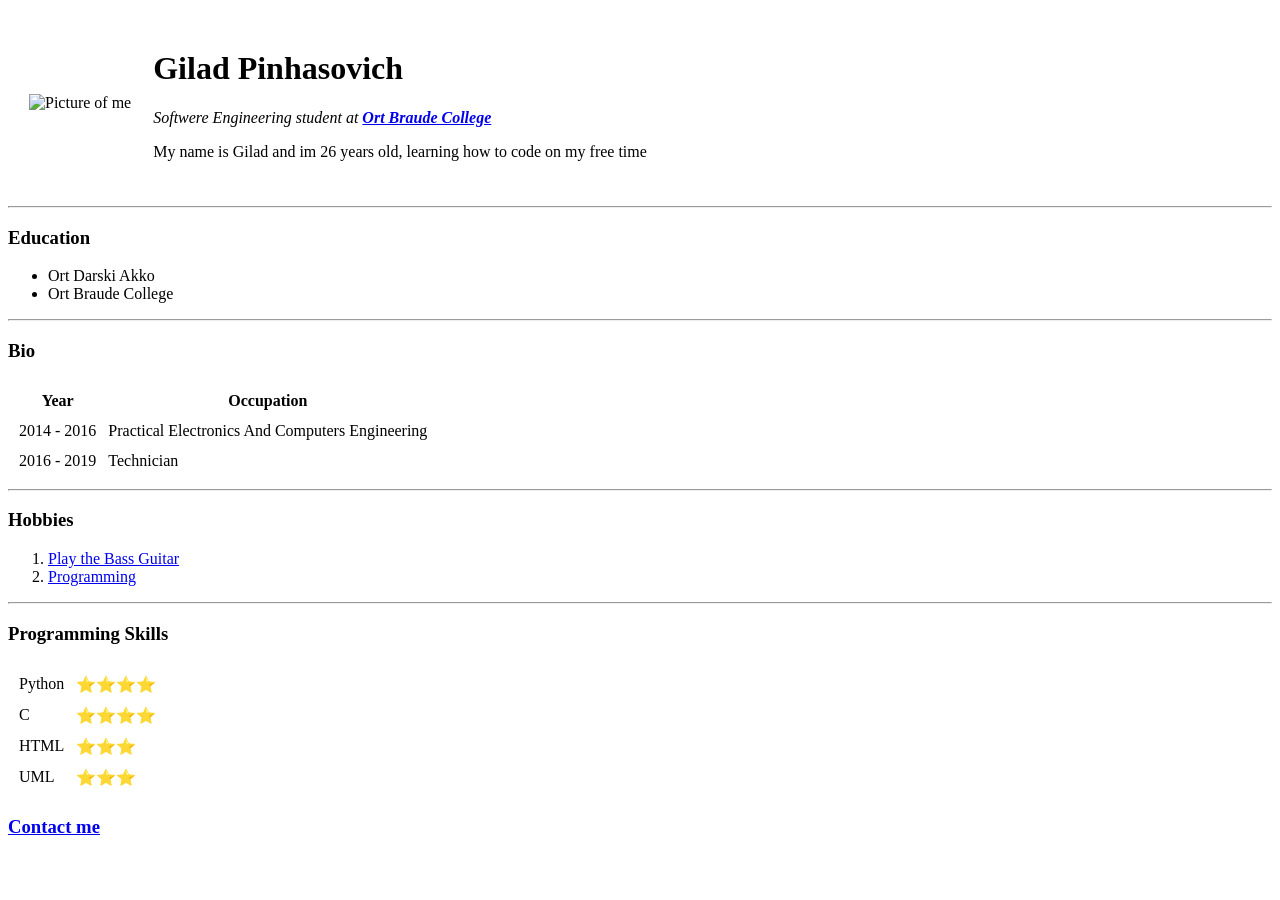
==== index.html @ be46b50e "Add files via upload" ====
<!DOCTYPE html>
<html lang="en" dir="ltr">

<head>
  <meta charset="utf-8">
  <title>Gilad's Personal Site</title>
</head>

<body>
  <table cellspacing="20">
    <tr>
      <td><img src="images/Gilad.png" alt="Picture of me"></td>
      <td>
        <h1>Gilad Pinhasovich</h1>
        <p><em>Softwere Engineering student at <strong><a href="https://w3.braude.ac.il/?lang=en">Ort Braude College</a></strong></em></p>
        <p> My name is Gilad and im 26 years old, learning how to code on my free time</p>
      </td>
    </tr>
  </table>


  <hr>
  <h3>Education</h3>
  <ul>
    <li>Ort Darski Akko</li>
    <li>Ort Braude College</li>
  </ul>
  <hr>
  <h3>Bio</h3>
  <table cellspacing="10">
    <thead>
      <th>Year</th>
      <th>Occupation</th>
    </thead>
    <tbody>
      <tr>
        <td>2014 - 2016 </td>
        <td>Practical Electronics And Computers Engineering </td>
      </tr>
    </tbody>
    <tfoot>
      <td>2016 - 2019 </td>
      <td>Technician</td>
    </tfoot>
  </table>
  <hr>
  <h3>Hobbies</h3>
  <ol>
    <li><a href="https://www.youtube.com/watch?v=iAx_XGk_eJU">Play the Bass Guitar</a></li>
    <li><a href="https://www.w3schools.com/">Programming</a></li>

  </ol>
  <hr>
  <h3>Programming Skills</h3>
  <table cellspacing="10">
    <tr>
      <td>Python </td>
      <td>⭐⭐⭐⭐ </td>
    </tr>
    <tr>
      <td> C </td>
      <td>⭐⭐⭐⭐ </td>
    </tr>
    <tr>
      <td>HTML</td>
      <td>⭐⭐⭐ </td>
    </tr>
    <tr>
      <td>UML </td>
      <td>⭐⭐⭐ </td>
    </tr>
  </table>
  <h3><a href="contactme.html">Contact me</a></h3>



</body>

</html>
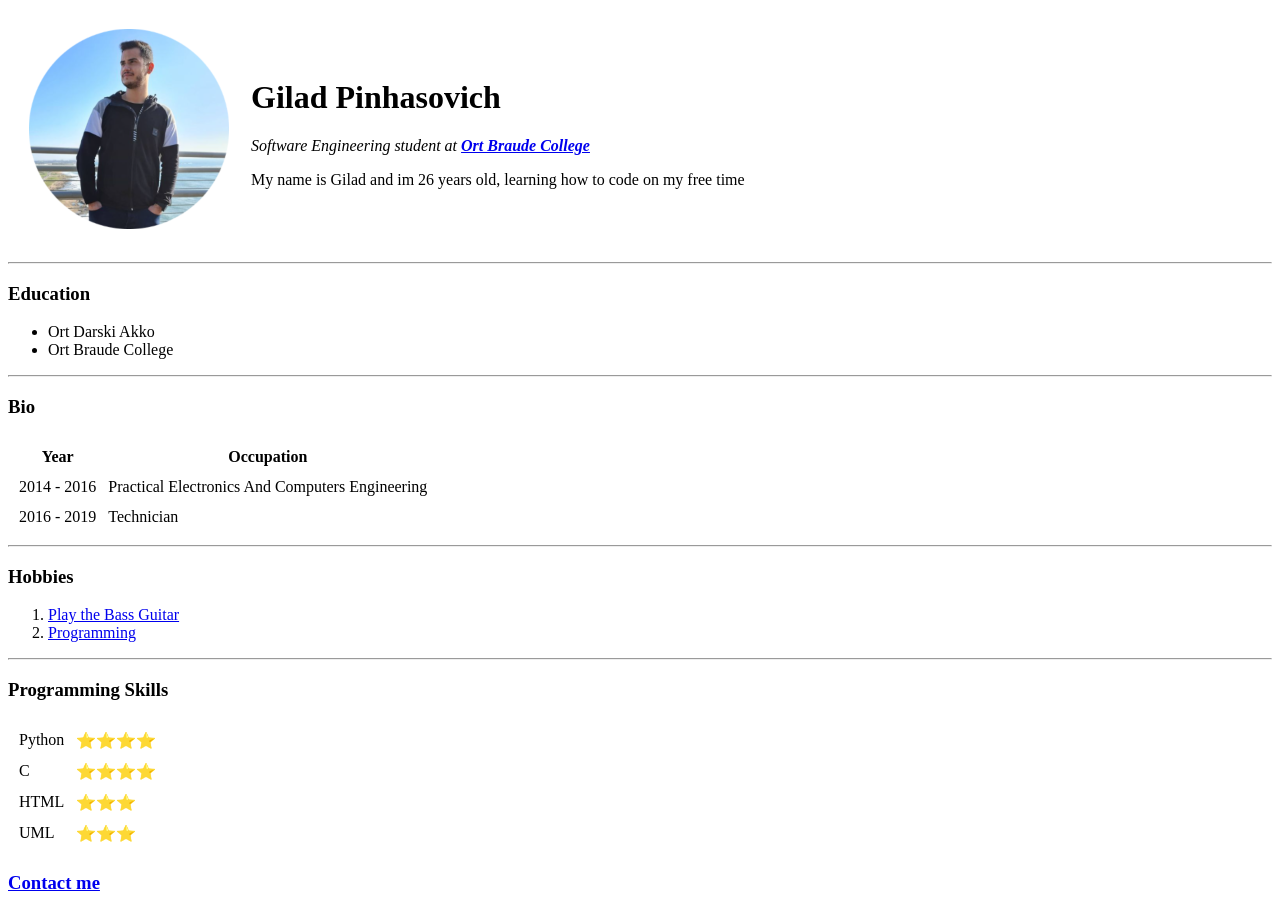
==== commit 3dc45bb7: "Update index.html" ====
--- a/index.html
+++ b/index.html
@@ -12,7 +12,7 @@
       <td><img src="images/Gilad.png" alt="Picture of me"></td>
       <td>
         <h1>Gilad Pinhasovich</h1>
-        <p><em>Softwere Engineering student at <strong><a href="https://w3.braude.ac.il/?lang=en">Ort Braude College</a></strong></em></p>
+        <p><em>Software Engineering student at <strong><a href="https://w3.braude.ac.il/?lang=en">Ort Braude College</a></strong></em></p>
         <p> My name is Gilad and im 26 years old, learning how to code on my free time</p>
       </td>
     </tr>
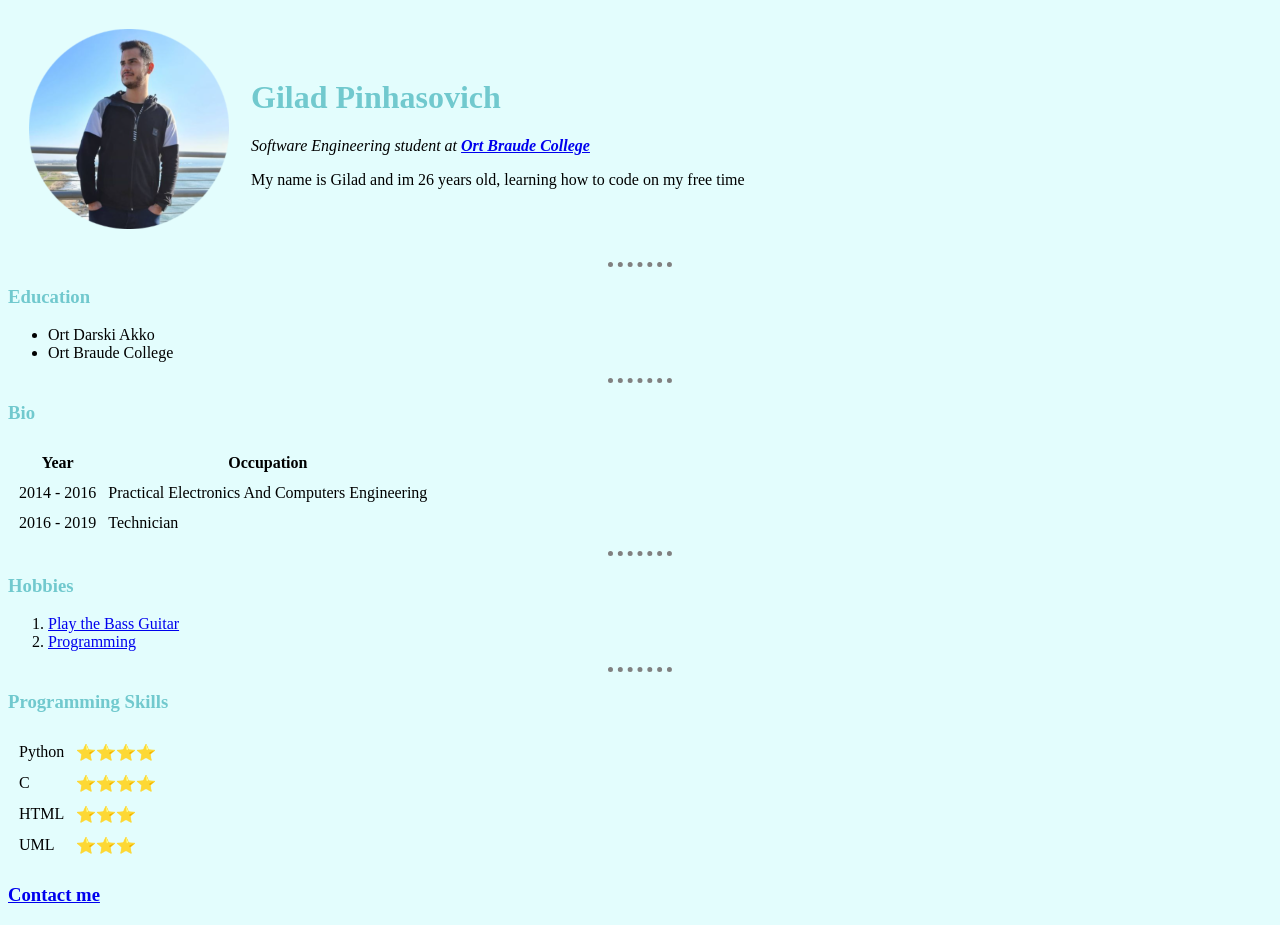
==== commit 67d35c7a: "Update index.html" ====
--- a/index.html
+++ b/index.html
@@ -4,6 +4,7 @@
 <head>
   <meta charset="utf-8">
   <title>Gilad's Personal Site</title>
+   <link rel="stylesheet" href="css/styles.css">
 </head>
 
 <body>
--- a/css/styles.css
+++ b/css/styles.css
@@ -0,0 +1,19 @@
+body{
+  background-color: #E3FDFD;
+
+}
+hr{
+  border-style:none ;
+  border-top-style: dotted;
+  border-color: grey;
+  border-width: 5px;
+  width: 5%;
+}
+
+h1{
+  color: #71C9CE;
+}
+
+h3{
+  color:#71C9CE;
+}
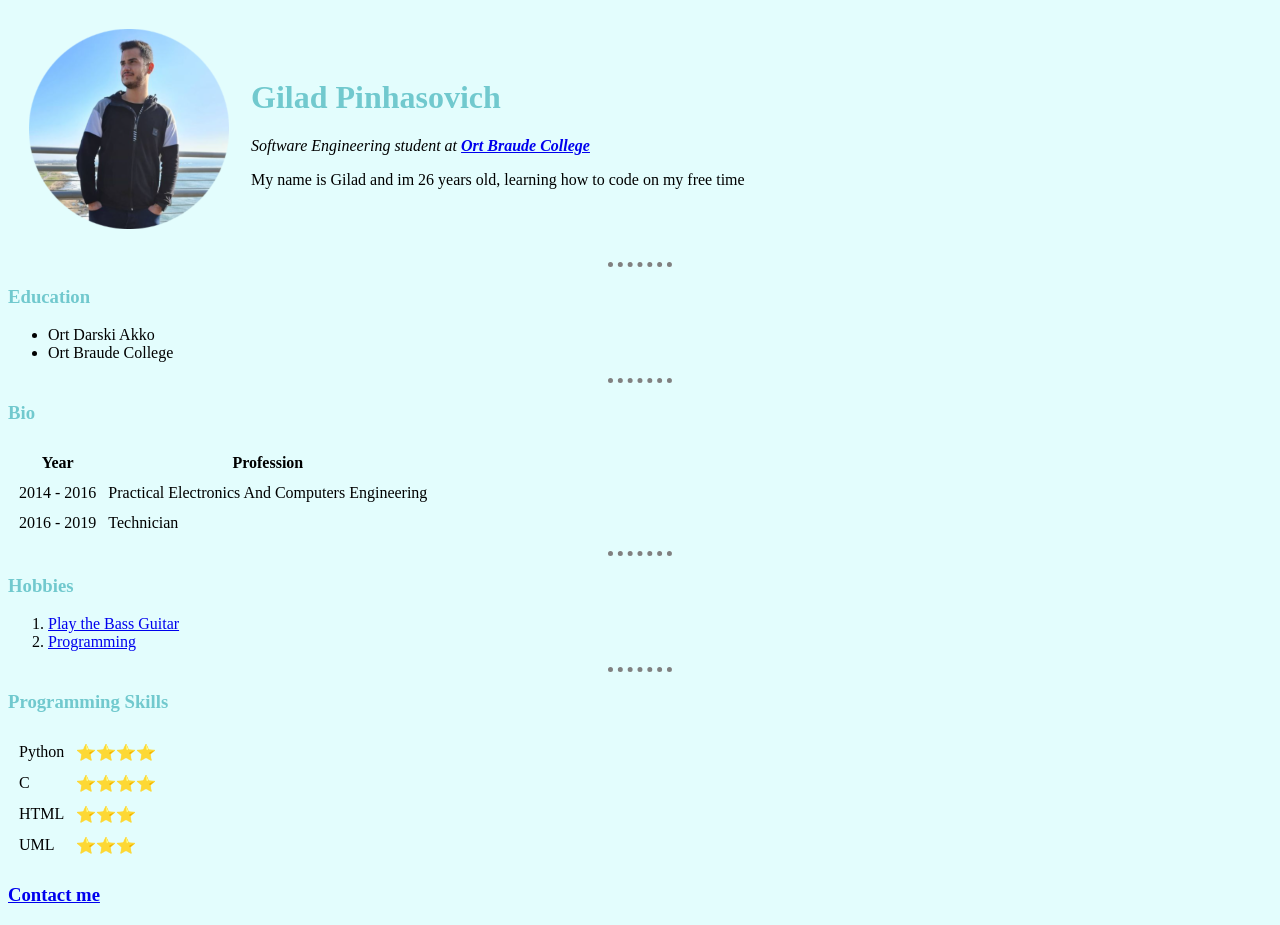
==== commit dc5bb585: "Update index.html" ====
--- a/index.html
+++ b/index.html
@@ -31,7 +31,7 @@
   <table cellspacing="10">
     <thead>
       <th>Year</th>
-      <th>Occupation</th>
+      <th>Profession</th>
     </thead>
     <tbody>
       <tr>
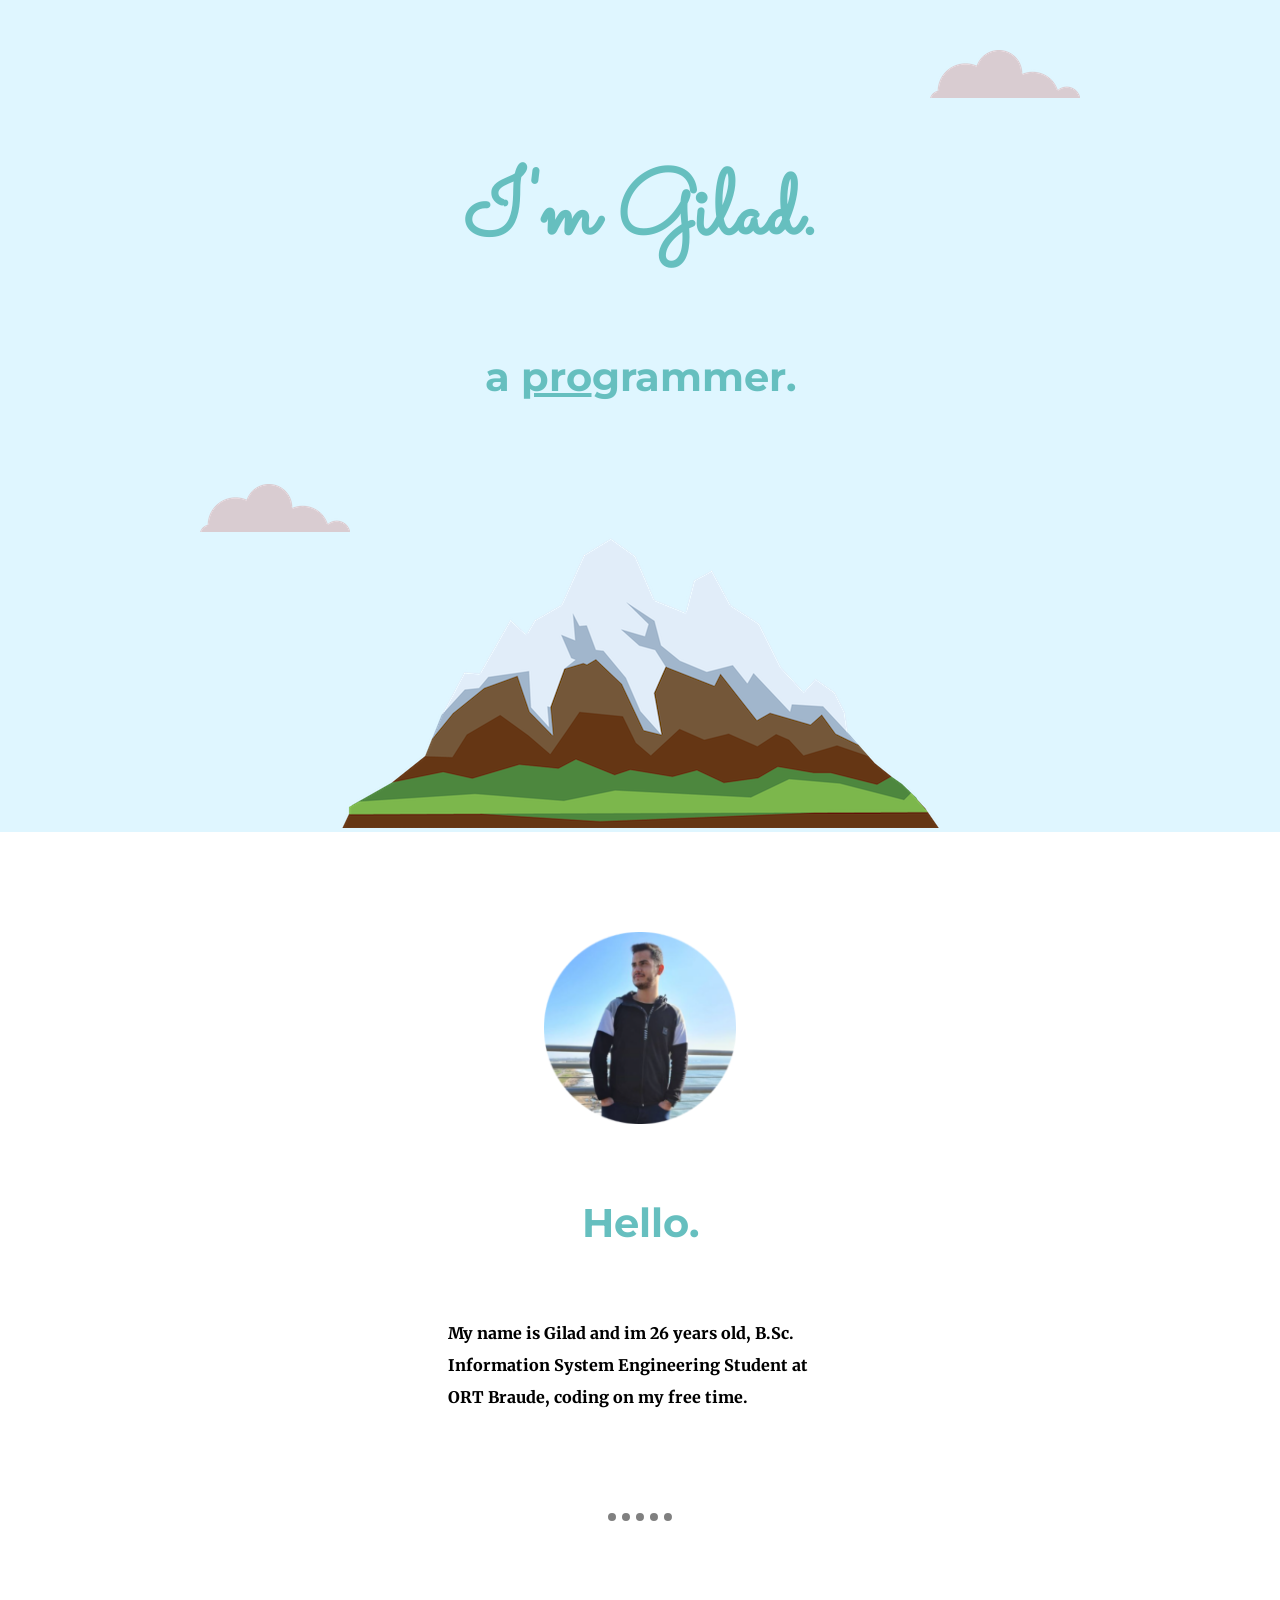
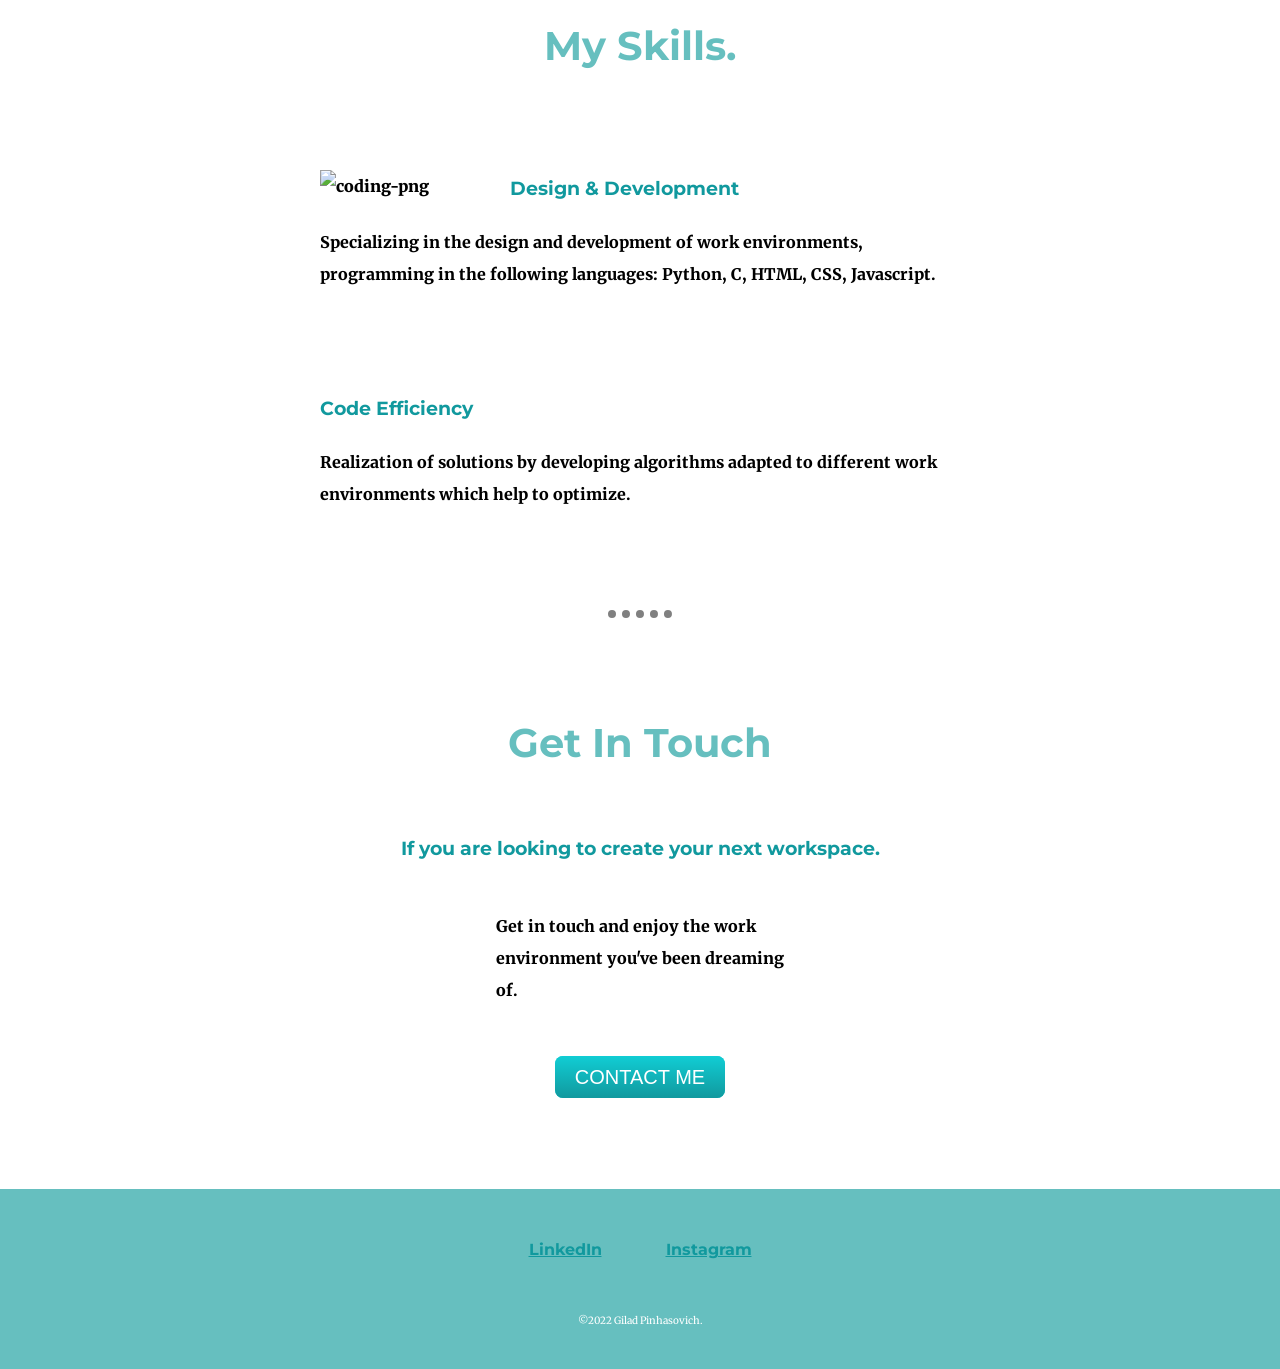
==== commit 72e72525: "Add initial rv website files" ====
--- a/index.html
+++ b/index.html
@@ -3,76 +3,63 @@
 
 <head>
   <meta charset="utf-8">
-  <title>Gilad's Personal Site</title>
-   <link rel="stylesheet" href="css/styles.css">
+  <title>Gilad Pinhasovich's Site</title>
+  <link rel="stylesheet" href="css/styles.css">
+  <link rel="icon" href="favicon.ico">
+  <link rel="preconnect" href="https://fonts.googleapis.com">
+  <link rel="preconnect" href="https://fonts.gstatic.com" crossorigin>
+  <link href="https://fonts.googleapis.com/css2?family=Merriweather&family=Montserrat&family=Sacramento&display=swap" rel="stylesheet">
 </head>
 
 <body>
-  <table cellspacing="20">
-    <tr>
-      <td><img src="images/Gilad.png" alt="Picture of me"></td>
-      <td>
-        <h1>Gilad Pinhasovich</h1>
-        <p><em>Software Engineering student at <strong><a href="https://w3.braude.ac.il/?lang=en">Ort Braude College</a></strong></em></p>
-        <p> My name is Gilad and im 26 years old, learning how to code on my free time</p>
-      </td>
-    </tr>
-  </table>
+  <div class="top-container">
+    <img class="top-cloud" src="images/cloud.png" alt="cloud-img">
+    <h1>I'm Gilad.</h1>
+    <h2>a <span class="pro">pro</span>grammer.</h2>
+    <img class="bottom-cloud" src="images/cloud.png" alt="cloud-img">
+    <img src="images/mountain.png" alt="mountain-img">
+  </div>
+
+  <div class="middle-container">
+    <div class="profile">
+      <img class="Me" src="images/Gilad.png" alt="My-Profile">
+      <h2>Hello.</h2>
+      <p class="first-paragraph">My name is Gilad and im 26 years old, B.Sc. Information System Engineering Student at ORT Braude, coding on my free time.
 
 
-  <hr>
-  <h3>Education</h3>
-  <ul>
-    <li>Ort Darski Akko</li>
-    <li>Ort Braude College</li>
-  </ul>
-  <hr>
-  <h3>Bio</h3>
-  <table cellspacing="10">
-    <thead>
-      <th>Year</th>
-      <th>Profession</th>
-    </thead>
-    <tbody>
-      <tr>
-        <td>2014 - 2016 </td>
-        <td>Practical Electronics And Computers Engineering </td>
-      </tr>
-    </tbody>
-    <tfoot>
-      <td>2016 - 2019 </td>
-      <td>Technician</td>
-    </tfoot>
-  </table>
-  <hr>
-  <h3>Hobbies</h3>
-  <ol>
-    <li><a href="https://www.youtube.com/watch?v=iAx_XGk_eJU">Play the Bass Guitar</a></li>
-    <li><a href="https://www.w3schools.com/">Programming</a></li>
 
-  </ol>
-  <hr>
-  <h3>Programming Skills</h3>
-  <table cellspacing="10">
-    <tr>
-      <td>Python </td>
-      <td>⭐⭐⭐⭐ </td>
-    </tr>
-    <tr>
-      <td> C </td>
-      <td>⭐⭐⭐⭐ </td>
-    </tr>
-    <tr>
-      <td>HTML</td>
-      <td>⭐⭐⭐ </td>
-    </tr>
-    <tr>
-      <td>UML </td>
-      <td>⭐⭐⭐ </td>
-    </tr>
-  </table>
-  <h3><a href="contactme.html">Contact me</a></h3>
+      </p>
+    </div>
+    <hr>
+    <div class="skills">
+      <h2>My Skills.</h2>
+      <div class="skill-row">
+        <img class="computer" src="https://cdn-icons-png.flaticon.com/512/6062/6062646.png" alt="coding-png">
+        <h3>Design & Development</h3>
+        <p>Specializing in the design and development of work environments, programming in the following languages: Python, C, HTML, CSS, Javascript.</p>
+      </div>
+      <div class="skill-row">
+        <img class="data" src="https://cdn-icons-png.flaticon.com/512/4580/4580275.png" alt="">
+        <h3>Code Efficiency</h3>
+        <p>Realization of solutions by developing algorithms adapted to different work environments which help to optimize.</p>
+      </div>
+    </div>
+    <hr>
+    <div class="contact-me">
+      <h2>Get In Touch</h2>
+      <h3>If you are looking to create your next workspace.</h3>
+      <p class="last-paragraph">
+        Get in touch and enjoy the work environment you've been dreaming of.</p>
+      <a class="btn" href="giladph@gmail.com">CONTACT ME</a>
+    </div>
+  </div>
 
+
+  <div class="bottom-container">
+    <a class="footer-link" href="https://www.linkedin.com/in/gilad-pinhasovich-240304253/">LinkedIn</a>
+    <a class="footer-link" href="https://www.instagram.com/giladph/?hl=en">Instagram</a>
+    <p class="Rights">©2022 Gilad Pinhasovich.</p>
+  </div>
 
 
 </body>
--- a/css/styles.css
+++ b/css/styles.css
@@ -1,19 +1,166 @@
+
 body{
-  background-color: #E3FDFD;
+  margin: 0;
+  text-align: center;
+  font-family: 'Merriweather', serif;
+}
+
+
+h1{
+  color: #66BFBF;
+  font-size: 5.625em;
+  margin: 50px auto 0 auto;
+  font-family: 'Sacramento', cursive;
+
 
 }
-hr{
-  border-style:none ;
-  border-top-style: dotted;
-  border-color: grey;
-  border-width: 5px;
-  width: 5%;
-}
 
-h1{
-  color: #71C9CE;
+h2{
+  font-family: 'Montserrat', sans-serif;
+  font-size: 2.5rem;
+  font-weight: bold;
+  color: #66BFBF;
+  margin: 70px auto 70px auto;
+
 }
 
 h3{
-  color:#71C9CE;
+  font-family: 'Montserrat', sans-serif;
+  color: #11999E;
+
 }
+
+
+hr{
+  width:5%;
+  border:0;
+  border-top: dotted 8px;
+  color:grey;
+  margin-top:100px;
+  margin-bottom:100px
+}
+
+p{
+  font-weight: 800;
+}
+
+
+.Me{
+  width:15%;
+}
+.first-paragraph{
+  width:30%;
+  margin: 50px auto 0 auto;
+  text-align: left;
+  line-height: 2;
+}
+.top-container{
+    background-color: #DFF6FF;
+    position: relative;
+    padding-top: 100px;
+
+}
+
+
+.middle-container{
+  margin: 100px auto 100px auto;
+
+
+}
+.contact-me{
+  margin: 100px auto 100px auto;
+}
+.bottom-container{
+  background-color: #66BFBF;
+  position: relative;
+  padding-bottom: 0;
+  height: 180px;
+}
+
+.pro{
+  text-decoration: underline;
+}
+
+.top-cloud{
+  position: absolute;
+  top:50px;
+  right:200px;
+}
+.bottom-cloud{
+  position:absolute;
+  bottom:300px;
+  left:200px;
+}
+
+.skill-row{
+  width:50%;
+  margin:100px auto 100px auto;
+  text-align: left;
+  line-height: 2;
+  font-weight: 1000;
+
+}
+
+.computer{
+  width:25%;
+  float:left;
+  margin-right: 30px;
+}
+
+.data{
+  width:25%;
+  float:right;
+  margin-left: 30px;
+
+}
+.last-paragraph{
+  width:22.5%;
+  margin: 50px auto 0 auto;
+  text-align: left;
+  line-height: 2;
+  margin-bottom: 60px;
+}
+
+.btn {
+  background: #11cdd4;
+  background-image: -webkit-linear-gradient(top, #11cdd4, #11999e);
+  background-image: -moz-linear-gradient(top, #11cdd4, #11999e);
+  background-image: -ms-linear-gradient(top, #11cdd4, #11999e);
+  background-image: -o-linear-gradient(top, #11cdd4, #11999e);
+  background-image: linear-gradient(to bottom, #11cdd4, #11999e);
+  -webkit-border-radius: 8;
+  -moz-border-radius: 8;
+  border-radius: 8px;
+  font-family: Arial;
+  color: #ffffff;
+  font-size: 20px;
+  padding: 10px 20px 10px 20px;
+  text-decoration: none;
+}
+
+.btn:hover {
+  background: #30e3cb;
+  background-image: -webkit-linear-gradient(top, #30e3cb, #2bc4ad);
+  background-image: -moz-linear-gradient(top, #30e3cb, #2bc4ad);
+  background-image: -ms-linear-gradient(top, #30e3cb, #2bc4ad);
+  background-image: -o-linear-gradient(top, #30e3cb, #2bc4ad);
+  background-image: linear-gradient(to bottom, #30e3cb, #2bc4ad);
+  text-decoration: none;
+}
+
+.Rights{
+  color:white;
+  font-size: 10px;
+  font-weight:normal;
+  padding-top: 95px;
+}
+
+
+.footer-link{
+  color:#11999E;
+  font-family: 'Montserrat', sans-serif;
+  font-weight: bold;
+  margin:  30px;
+  position: relative;
+  top: 50px;
+}
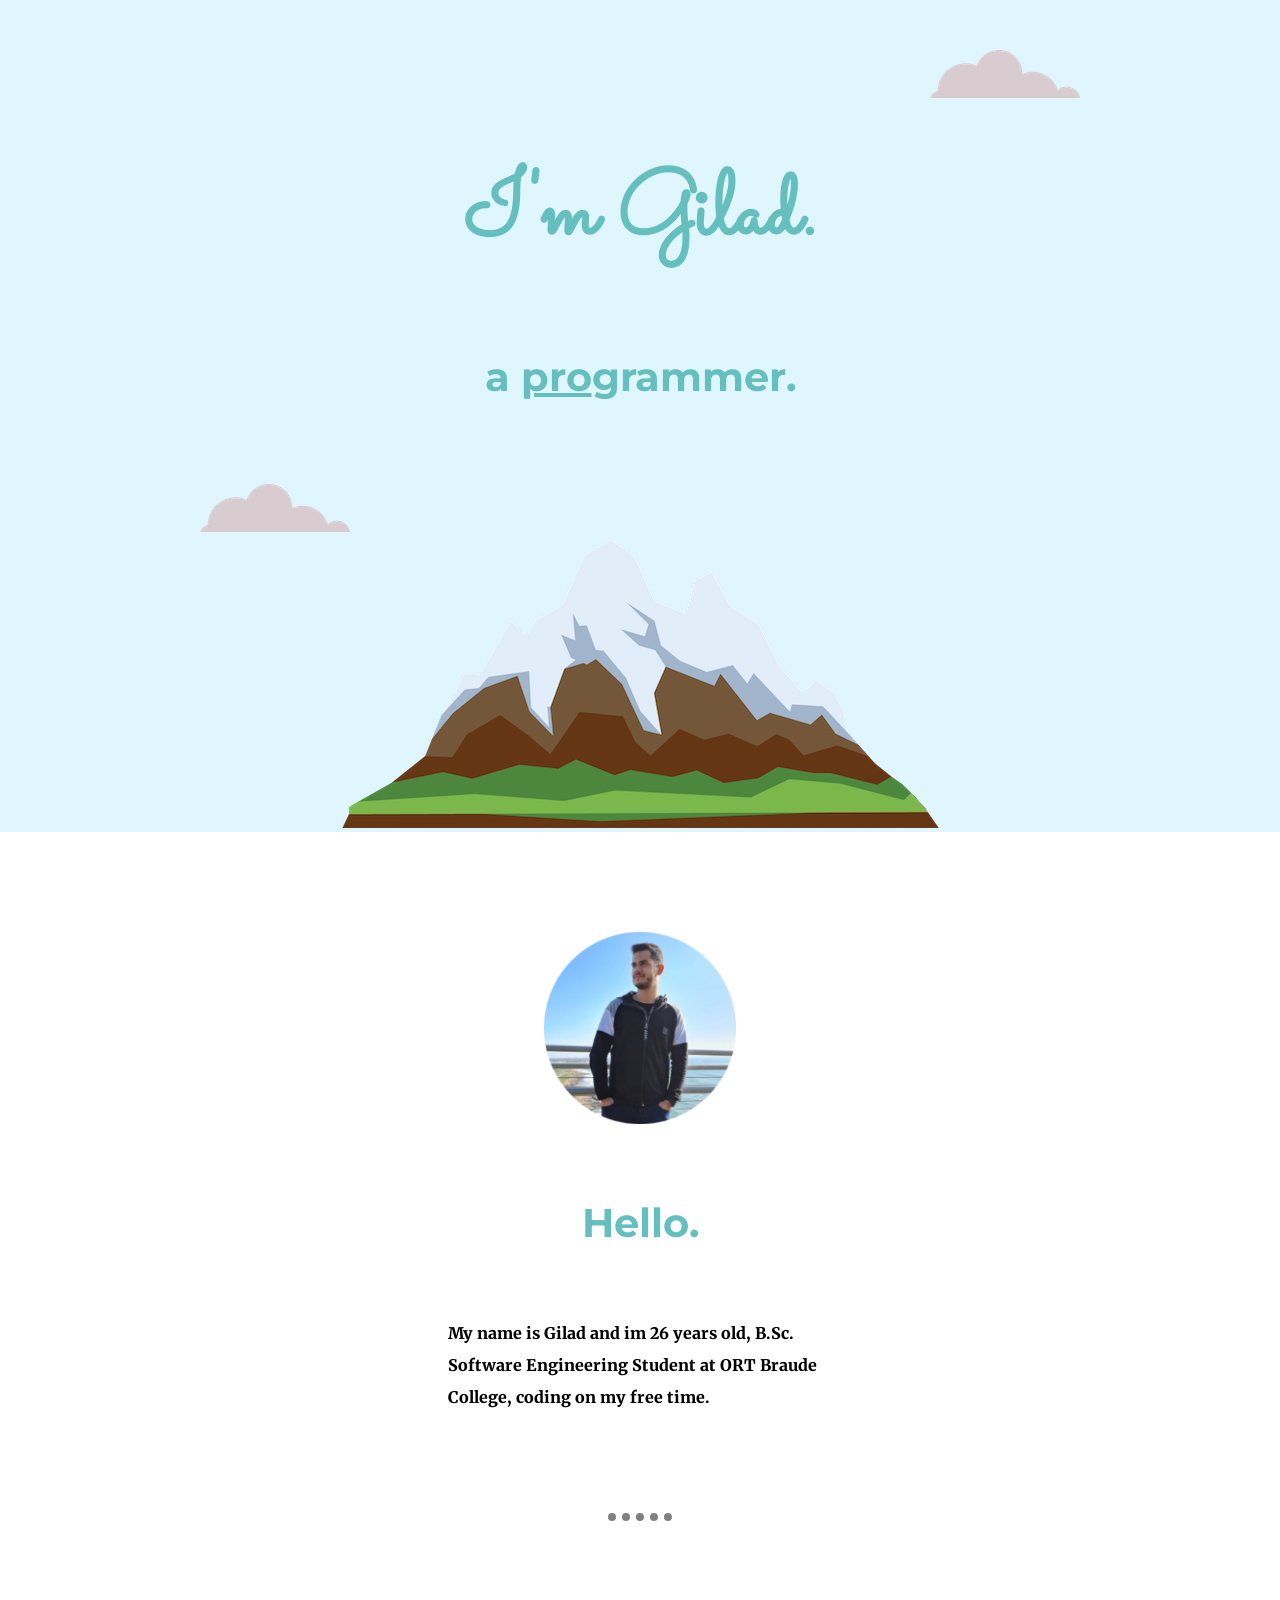
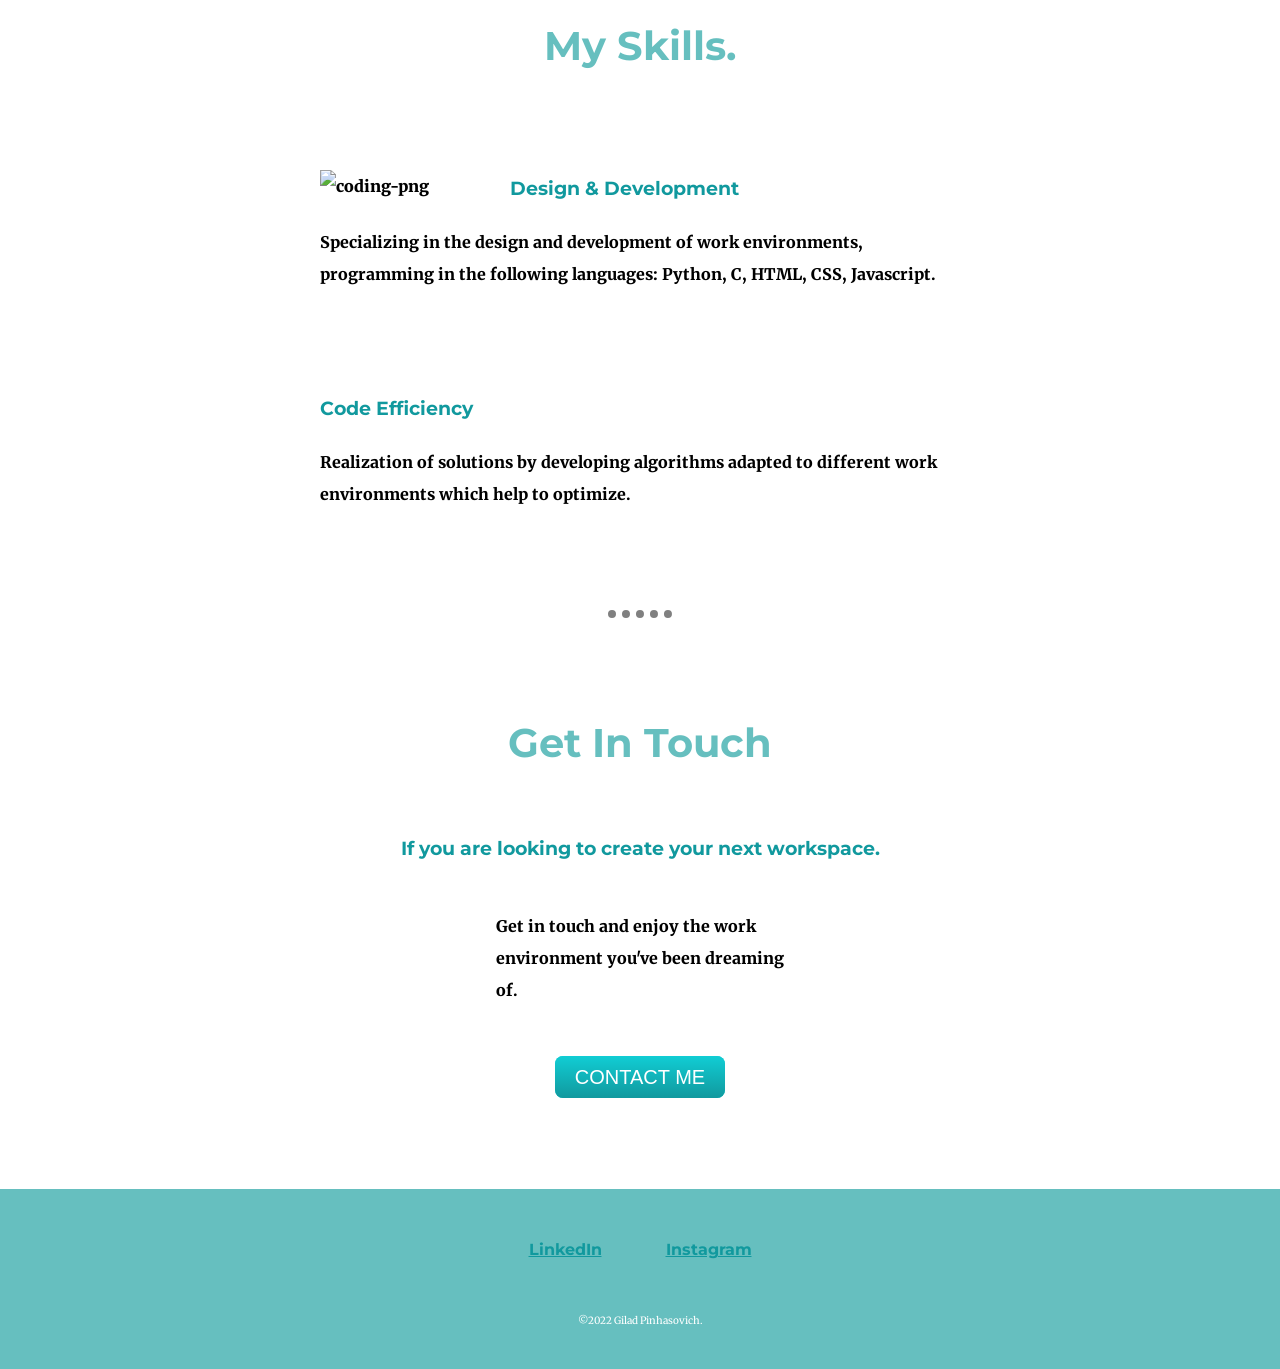
==== commit 3ebd6cf9: "Update index.html" ====
--- a/index.html
+++ b/index.html
@@ -24,7 +24,7 @@
     <div class="profile">
       <img class="Me" src="images/Gilad.png" alt="My-Profile">
       <h2>Hello.</h2>
-      <p class="first-paragraph">My name is Gilad and im 26 years old, B.Sc. Information System Engineering Student at ORT Braude, coding on my free time.
+      <p class="first-paragraph">My name is Gilad and im 26 years old, B.Sc. Software Engineering Student at ORT Braude College, coding on my free time.
 
 
 
